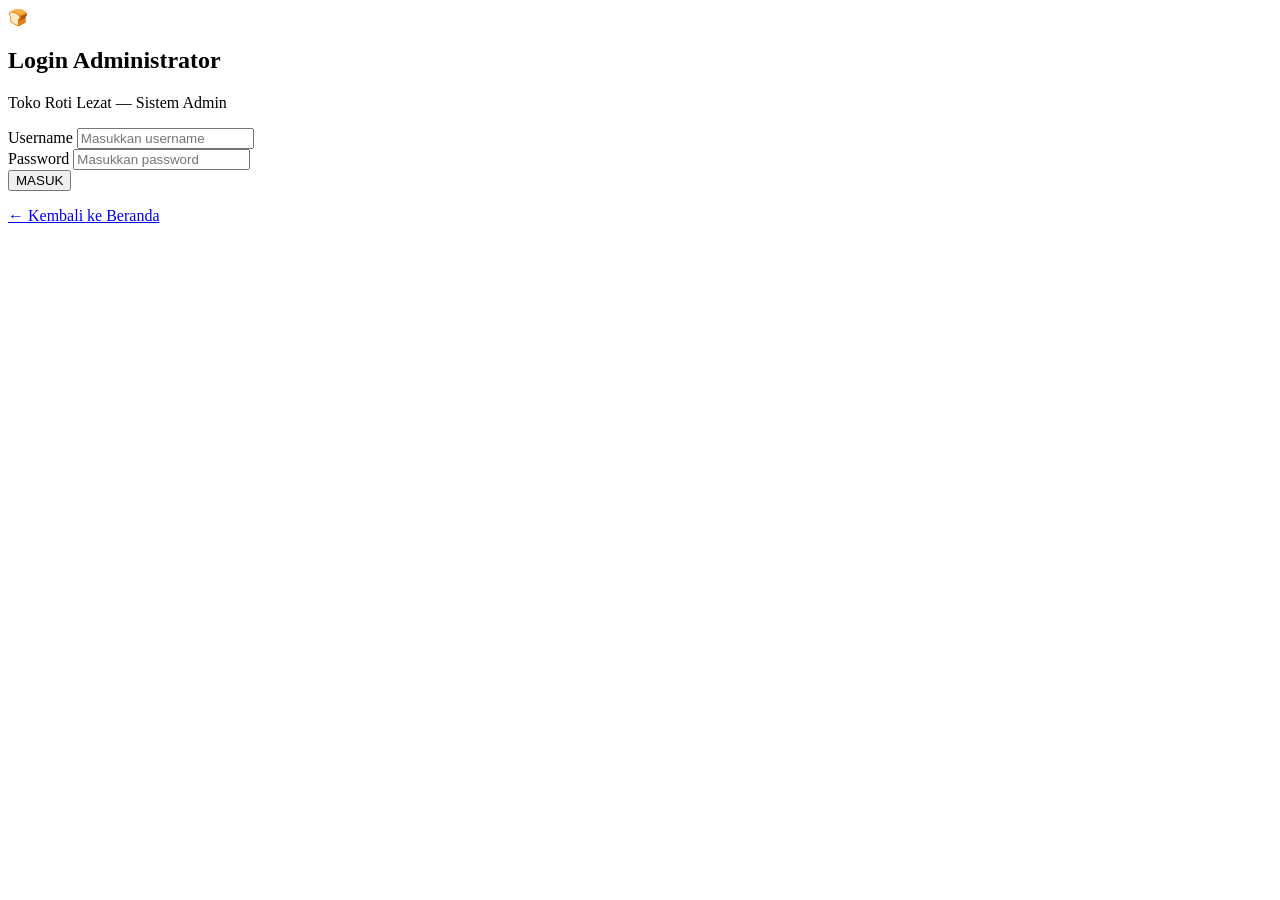
==== login.html @ e6b23bc5 "Add files via upload" ====
<!DOCTYPE html>
<html lang="id">
<head>
    <meta charset="UTF-8">
    <meta name="viewport" content="width=device-width, initial-scale=1.0">
    <title>Login Administrator — Toko Roti Lezat</title>
    <link rel="stylesheet" href="css/style.css">
    <link rel="manifest" href="manifest.json">
    <meta name="theme-color" content="#8B4513">
    <link rel="apple-touch-icon" href="icons/icon-192.png">
    <link rel="icon" type="image/png" sizes="192x192" href="icons/icon-192.png">
</head>
<body class="login-body">

<div class="login-wrapper">
    <div class="login-card">
        <div class="login-icon">🍞</div>
        <h2>Login Administrator</h2>
        <p class="sub-login">Toko Roti Lezat — Sistem Admin</p>
        
        <form id="form-login">
            <div class="form-group">
                <label>Username</label>
                <input type="text" id="username" placeholder="Masukkan username" required>
            </div>
            <div class="form-group">
                <label>Password</label>
                <input type="password" id="password" placeholder="Masukkan password" required>
            </div>
            <div class="pesan-error" id="pesan-error"></div>
            <button type="submit" class="btn-login-full">MASUK</button>
        </form>
        
        <p class="link-kembali"><a href="index.html">← Kembali ke Beranda</a></p>
    </div>
</div>

<script src="js/app.js"></script>
</body>
</html>
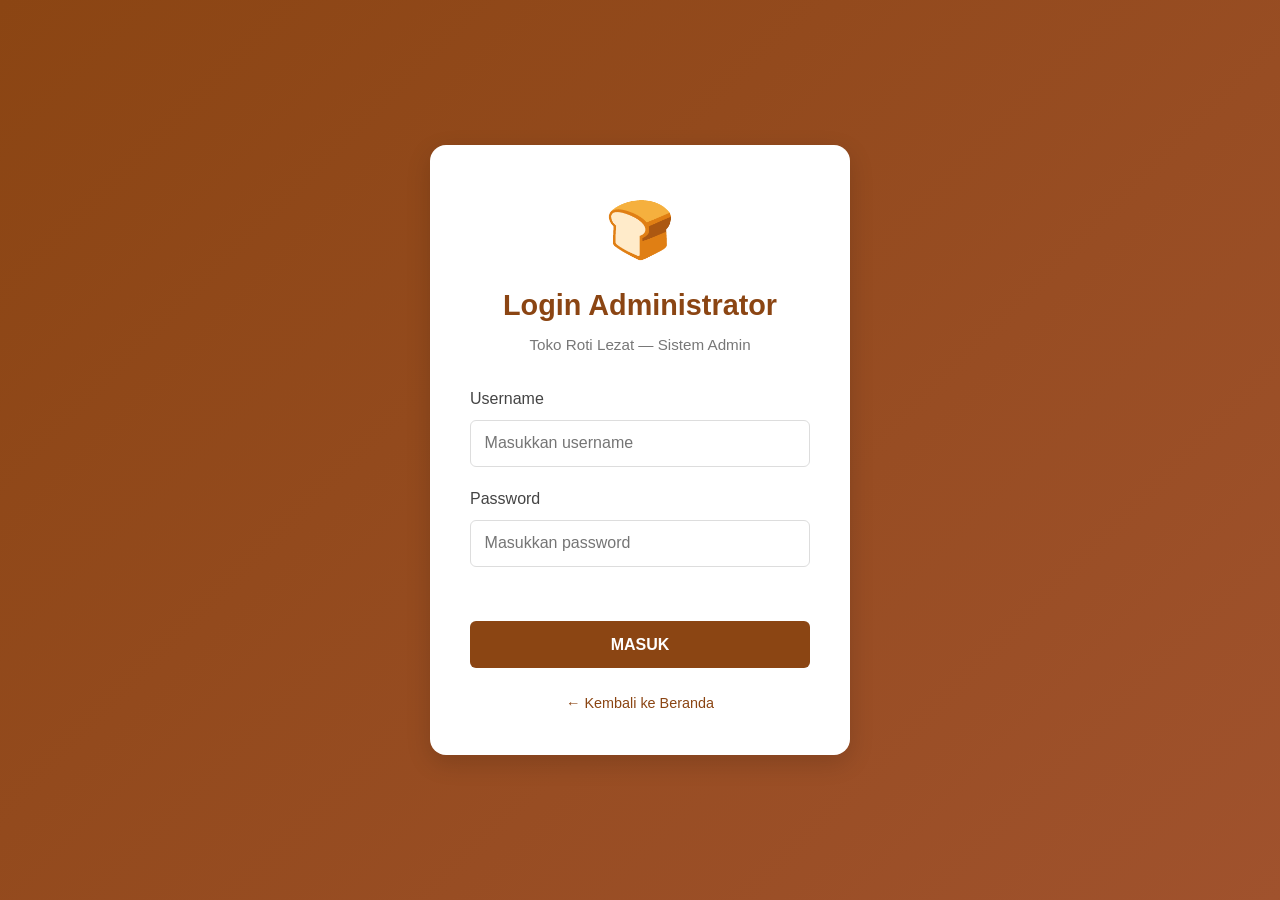
==== commit a95784c8: "Update stylesheet and script links in login.html" ====
--- a/login.html
+++ b/login.html
@@ -4,11 +4,11 @@
     <meta charset="UTF-8">
     <meta name="viewport" content="width=device-width, initial-scale=1.0">
     <title>Login Administrator — Toko Roti Lezat</title>
-    <link rel="stylesheet" href="css/style.css">
+    <link rel="stylesheet" href="style.css">
     <link rel="manifest" href="manifest.json">
     <meta name="theme-color" content="#8B4513">
-    <link rel="apple-touch-icon" href="icons/icon-192.png">
-    <link rel="icon" type="image/png" sizes="192x192" href="icons/icon-192.png">
+    <link rel="apple-touch-icon" href="icon-192.png">
+    <link rel="icon" type="image/png" sizes="192x192" href="icon-192.png">
 </head>
 <body class="login-body">
 
@@ -35,6 +35,7 @@
     </div>
 </div>
 
-<script src="js/app.js"></script>
+<script src="script.js"></script>
 </body>
 </html>
+
--- a/style.css
+++ b/style.css
@@ -0,0 +1,487 @@
+/* ==== RESET & VARIABEL ==== */
+* {
+    margin: 0;
+    padding: 0;
+    box-sizing: border-box;
+    font-family: 'Segoe UI', Tahoma, Geneva, Verdana, sans-serif;
+}
+
+:root {
+    --coklat: #8B4513;
+    --coklat-muda: #D2B48C;
+    --krem: #FFF8DC;
+    --emas: #f9a825;
+    --hijau: #2e7d32;
+    --putih: #ffffff;
+    --abu: #f9f9f9;
+    --abu-gelap: #444444;
+    --merah: #b71c1c;
+}
+
+body {
+    background-color: var(--krem);
+    color: var(--abu-gelap);
+    line-height: 1.6;
+}
+
+body.login-body {
+    background: linear-gradient(135deg, var(--coklat), #a0522d);
+    min-height: 100vh;
+    display: flex;
+    align-items: center;
+    justify-content: center;
+    padding: 1rem;
+}
+
+/* ==== HEADER ==== */
+header {
+    background: linear-gradient(135deg, var(--coklat), #a0522d);
+    color: var(--putih);
+    text-align: center;
+    padding: 2rem;
+    box-shadow: 0 4px 12px rgba(0,0,0,0.15);
+}
+
+header h1 {
+    font-size: 2rem;
+    margin-bottom: 0.3rem;
+}
+
+header p {
+    font-size: 1.1rem;
+    opacity: 0.9;
+}
+
+/* ==== NAVIGASI ==== */
+nav {
+    background-color: var(--putih);
+    position: sticky;
+    top: 0;
+    z-index: 100;
+    box-shadow: 0 2px 8px rgba(0,0,0,0.08);
+}
+
+nav ul {
+    list-style: none;
+    display: flex;
+    justify-content: center;
+    flex-wrap: wrap;
+}
+
+nav a {
+    display: block;
+    padding: 0.9rem 1.4rem;
+    text-decoration: none;
+    color: var(--abu-gelap);
+    font-weight: 500;
+    transition: all 0.3s ease;
+    border-bottom: 3px solid transparent;
+}
+
+nav a:hover, nav a.active {
+    color: var(--coklat);
+    border-bottom: 3px solid var(--emas);
+}
+
+.btn-login {
+    background: var(--coklat);
+    color: var(--putih) !important;
+    border-radius: 4px;
+    margin: 0.5rem 0;
+    padding: 0.4rem 1.2rem;
+    border-bottom: none;
+}
+
+.btn-login:hover {
+    background: #6b3410;
+    color: var(--putih) !important;
+    border-bottom: none;
+}
+
+/* ==== KONTAINER ==== */
+.container {
+    max-width: 1200px;
+    margin: 0 auto;
+    padding: 2rem 1rem;
+}
+
+.section {
+    margin-bottom: 4rem;
+}
+
+h2 {
+    text-align: center;
+    font-size: 1.8rem;
+    color: var(--coklat);
+    margin-bottom: 2rem;
+    position: relative;
+}
+
+h2::after {
+    content: '';
+    display: block;
+    width: 80px;
+    height: 4px;
+    background: var(--emas);
+    margin: 0.5rem auto 0;
+    border-radius: 2px;
+}
+
+.text-center {
+    text-align: center;
+    font-size: 1.05rem;
+    color: #555;
+}
+
+/* ==== PRODUK GRID ==== */
+.produk-grid {
+    display: grid;
+    grid-template-columns: repeat(auto-fill, minmax(260px, 1fr));
+    gap: 1.5rem;
+}
+
+.produk-card {
+    background: var(--putih);
+    border-radius: 12px;
+    overflow: hidden;
+    box-shadow: 0 4px 10px rgba(0,0,0,0.06);
+    transition: transform 0.3s ease;
+}
+
+.produk-card:hover {
+    transform: translateY(-5px);
+}
+
+.produk-gambar {
+    height: 180px;
+    background: linear-gradient(135deg, #fef3c7, #fef9e7);
+    display: flex;
+    align-items: center;
+    justify-content: center;
+    font-size: 4rem;
+}
+
+.produk-info {
+    padding: 1.2rem;
+}
+
+.produk-info h3 {
+    font-size: 1.15rem;
+    margin-bottom: 0.5rem;
+    color: var(--abu-gelap);
+}
+
+.produk-desc {
+    font-size: 0.9rem;
+    color: #777;
+    margin-bottom: 0.6rem;
+}
+
+.produk-harga {
+    font-size: 1.3rem;
+    font-weight: bold;
+    color: var(--hijau);
+    margin-bottom: 0.8rem;
+}
+
+.produk-stok {
+    font-size: 0.85rem;
+    color: #888;
+    margin-bottom: 0.8rem;
+}
+
+.btn-tambah {
+    width: 100%;
+    background-color: var(--coklat);
+    color: var(--putih);
+    border: none;
+    padding: 0.7rem;
+    border-radius: 6px;
+    font-size: 0.95rem;
+    cursor: pointer;
+    transition: background-color 0.3s ease;
+}
+
+.btn-tambah:hover {
+    background: #6b3410;
+}
+
+.btn-tambah:disabled {
+    background: #ccc;
+    cursor: not-allowed;
+}
+
+/* ==== KERANJANG ==== */
+.keranjang-section {
+    background: var(--putih);
+    border-radius: 12px;
+    padding: 2rem;
+    box-shadow: 0 4px 12px rgba(0,0,0,0.06);
+}
+
+.keranjang-item {
+    display: flex;
+    justify-content: space-between;
+    align-items: center;
+    padding: 1rem 0;
+    border-bottom: 1px dashed #ddd;
+    flex-wrap: wrap;
+    gap: 0.5rem;
+}
+
+.keranjang-item:last-child {
+    border-bottom: none;
+}
+
+.item-kiri {
+    flex: 1;
+    min-width: 150px;
+}
+
+.item-nama {
+    font-weight: 600;
+}
+
+.item-harga {
+    color: var(--hijau);
+    font-size: 0.95rem;
+}
+
+.jumlah-kontrol {
+    display: flex;
+    align-items: center;
+    border: 1px solid #ddd;
+    border-radius: 4px;
+    overflow: hidden;
+    margin: 0 0.5rem;
+}
+
+.jumlah-kontrol button {
+    background: #eee;
+    border: none;
+    width: 32px;
+    height: 32px;
+    cursor: pointer;
+    font-weight: bold;
+    color: #333;
+}
+
+.jumlah-kontrol button:hover {
+    background: #ddd;
+}
+
+.jumlah-kontrol span {
+    padding: 0 0.7rem;
+    min-width: 30px;
+    text-align: center;
+    display: inline-block;
+}
+
+.btn-hapus {
+    background: #ffebee;
+    color: var(--merah);
+    border: none;
+    padding: 0.5rem 0.8rem;
+    border-radius: 4px;
+    cursor: pointer;
+    font-size: 0.85rem;
+}
+
+.btn-hapus:hover {
+    background: #ffcdd2;
+}
+
+.total-bayar {
+    margin-top: 1.5rem;
+    text-align: right;
+    font-size: 1.5rem;
+    font-weight: bold;
+    color: var(--hijau);
+}
+
+.btn-pesan {
+    margin-top: 1rem;
+    background-color: var(--hijau);
+    color: var(--putih);
+    border: none;
+    padding: 0.9rem 2rem;
+    font-size: 1rem;
+    border-radius: 6px;
+    cursor: pointer;
+    font-weight: bold;
+    transition: background-color 0.3s ease;
+}
+
+.btn-pesan:hover {
+    background: #266b2b;
+}
+
+.kosong {
+    text-align: center;
+    color: #888;
+    padding: 2.5rem;
+    font-style: italic;
+}
+
+/* ==== RIWAYAT PESANAN ==== */
+.pesanan-card {
+    background: var(--putih);
+    border-radius: 8px;
+    padding: 1.2rem;
+    margin-bottom: 1rem;
+    box-shadow: 0 2px 6px rgba(0,0,0,0.05);
+}
+
+.pesanan-header {
+    display: flex;
+    justify-content: space-between;
+    margin-bottom: 0.5rem;
+    flex-wrap: wrap;
+}
+
+.pesanan-id {
+    font-weight: bold;
+    color: var(--coklat);
+}
+
+.pesanan-tanggal {
+    font-size: 0.9rem;
+    color: #777;
+}
+
+.pesanan-status {
+    display: inline-block;
+    background: #e8f5e9;
+    color: var(--hijau);
+    padding: 0.2rem 0.6rem;
+    border-radius: 12px;
+    font-size: 0.85rem;
+    font-weight: 500;
+    margin: 0.5rem 0;
+}
+
+.pesanan-detail {
+    font-size: 0.9rem;
+    color: #555;
+    border-top: 1px solid #eee;
+    padding-top: 0.8rem;
+}
+
+/* ==== HALAMAN LOGIN ==== */
+.login-wrapper {
+    width: 100%;
+    max-width: 420px;
+}
+
+.login-card {
+    background: var(--putih);
+    border-radius: 16px;
+    padding: 2.5rem;
+    box-shadow: 0 8px 24px rgba(0,0,0,0.15);
+    text-align: center;
+}
+
+.login-icon {
+    font-size: 3.5rem;
+    margin-bottom: 0.5rem;
+}
+
+.login-card h2 {
+    color: var(--coklat);
+    margin-bottom: 0.3rem;
+}
+
+.login-card h2::after {
+    display: none;
+}
+
+.sub-login {
+    color: #777;
+    margin-bottom: 1.8rem;
+    font-size: 0.95rem;
+}
+
+.form-group {
+    text-align: left;
+    margin-bottom: 1.2rem;
+}
+
+.form-group label {
+    display: block;
+    margin-bottom: 0.5rem;
+    font-weight: 500;
+    color: #444;
+}
+
+.form-group input {
+    width: 100%;
+    padding: 0.85rem;
+    border: 1px solid #ddd;
+    border-radius: 6px;
+    font-size: 1rem;
+}
+
+.form-group input:focus {
+    outline: none;
+    border-color: var(--coklat);
+}
+
+.pesan-error {
+    color: var(--merah);
+    margin-bottom: 1rem;
+    font-size: 0.9rem;
+    min-height: 1.2rem;
+}
+
+.btn-login-full {
+    width: 100%;
+    background: var(--coklat);
+    color: var(--putih);
+    border: none;
+    padding: 0.9rem;
+    border-radius: 6px;
+    font-size: 1rem;
+    font-weight: bold;
+    cursor: pointer;
+    transition: background 0.3s ease;
+}
+
+.btn-login-full:hover {
+    background: #6b3410;
+}
+
+.link-kembali {
+    margin-top: 1.5rem;
+    font-size: 0.9rem;
+}
+
+.link-kembali a {
+    color: var(--coklat);
+    text-decoration: none;
+}
+
+.link-kembali a:hover {
+    text-decoration: underline;
+}
+
+/* ==== FOOTER ==== */
+footer {
+    background-color: #2b2b2b;
+    color: #ccc;
+    text-align: center;
+    padding: 2rem;
+    margin-top: 3rem;
+    font-size: 0.95rem;
+}
+
+/* ==== RESPONSIVE ==== */
+@media (max-width: 768px) {
+    header h1 { font-size: 1.5rem; }
+    nav a { padding: 0.7rem 0.9rem; font-size: 0.9rem; }
+    .produk-grid { grid-template-columns: repeat(auto-fill, minmax(200px, 1fr)); }
+    .login-card { padding: 1.8rem; }
+}
+
+@media (max-width: 480px) {
+    .produk-grid { grid-template-columns: 1fr; }
+    .keranjang-item { flex-direction: column; align
